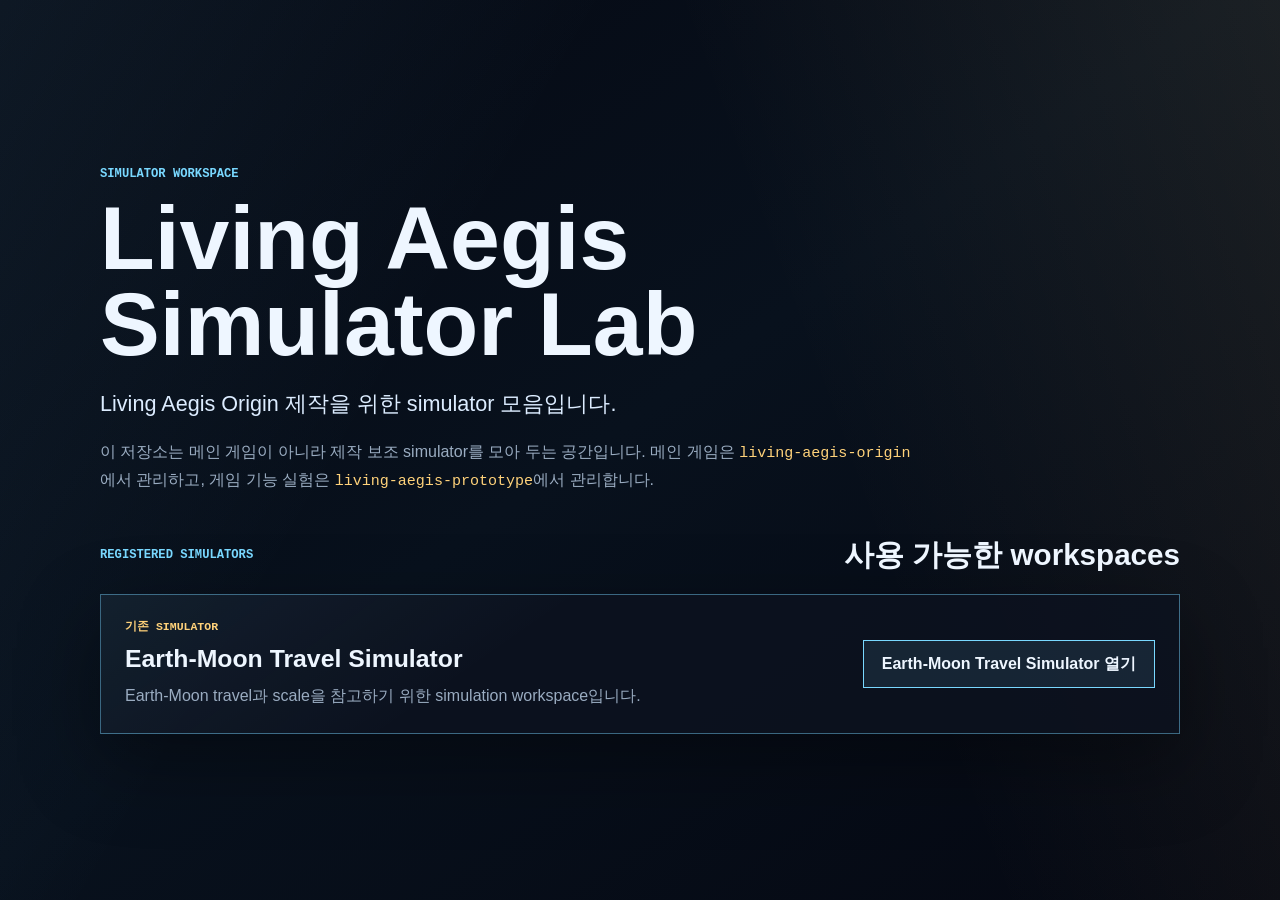
==== index.html @ 2b664843 "Localize simulator lab documentation" ====
<!doctype html>
<html lang="en">
<head>
  <meta charset="utf-8">
  <meta name="viewport" content="width=device-width, initial-scale=1">
  <meta name="theme-color" content="#050812">
  <title>Living Aegis Simulator Lab</title>
  <link rel="stylesheet" href="./style.css">
</head>
<body>
  <main class="page-shell">
    <section class="intro" aria-labelledby="page-title">
      <p class="eyebrow">Simulator workspace</p>
      <h1 id="page-title">Living Aegis Simulator Lab</h1>
      <p class="lede">
        Living Aegis Origin 제작을 위한 simulator 모음입니다.
      </p>
      <p class="repo-note">
        이 저장소는 메인 게임이 아니라 제작 보조 simulator를 모아 두는 공간입니다.
        메인 게임은 <code>living-aegis-origin</code>에서 관리하고, 게임 기능 실험은
        <code>living-aegis-prototype</code>에서 관리합니다.
      </p>
    </section>

    <section class="simulator-list" aria-labelledby="simulator-list-title">
      <div class="section-heading">
        <p class="eyebrow">Registered simulators</p>
        <h2 id="simulator-list-title">사용 가능한 workspaces</h2>
      </div>

      <article class="simulator-card">
        <div>
          <p class="status-label">기존 simulator</p>
          <h3>Earth-Moon Travel Simulator</h3>
          <p>
            Earth-Moon travel과 scale을 참고하기 위한 simulation workspace입니다.
          </p>
        </div>
        <a class="launch-link" href="./earth-moon-travel-simulator/">
          Earth-Moon Travel Simulator 열기
        </a>
      </article>
    </section>
  </main>
</body>
</html>
---- style.css ----
:root {
  color-scheme: dark;
  --bg: #050812;
  --panel: rgba(12, 18, 31, 0.86);
  --line: rgba(171, 211, 255, 0.18);
  --line-bright: rgba(119, 211, 255, 0.44);
  --text: #eef6ff;
  --muted: #9aacc1;
  --cyan: #79d8ff;
  --amber: #ffd27a;
  --shadow: rgba(0, 0, 0, 0.36);
  --sans: -apple-system, BlinkMacSystemFont, "Segoe UI", Roboto, Arial, sans-serif;
  --mono: "SFMono-Regular", Consolas, "Liberation Mono", Menlo, monospace;
}

* {
  box-sizing: border-box;
}

html {
  min-height: 100%;
  background: var(--bg);
}

body {
  min-height: 100vh;
  margin: 0;
  color: var(--text);
  font-family: var(--sans);
  letter-spacing: 0;
  background:
    linear-gradient(120deg, rgba(121, 216, 255, 0.08), transparent 34%),
    linear-gradient(250deg, rgba(255, 210, 122, 0.08), transparent 38%),
    linear-gradient(145deg, #050812 0%, #08111d 48%, #050812 100%);
}

body::before {
  position: fixed;
  inset: 0;
  z-index: -1;
  pointer-events: none;
  content: "";
  background-image:
    radial-gradient(circle, rgba(238, 246, 255, 0.38) 0 1px, transparent 1px),
    linear-gradient(90deg, rgba(121, 216, 255, 0.06) 1px, transparent 1px),
    linear-gradient(180deg, rgba(121, 216, 255, 0.05) 1px, transparent 1px);
  background-position:
    0 0,
    center,
    center;
  background-size:
    82px 82px,
    72px 72px,
    72px 72px;
  opacity: 0.35;
}

a {
  color: inherit;
}

code {
  font-family: var(--mono);
  font-size: 0.94em;
  color: var(--amber);
}

.page-shell {
  width: min(1080px, calc(100% - 32px));
  min-height: 100vh;
  margin: 0 auto;
  padding: 72px 0;
  display: grid;
  align-content: center;
  gap: 40px;
}

.intro {
  padding: 8px 0 0;
}

.eyebrow {
  margin: 0 0 12px;
  color: var(--cyan);
  font: 700 0.76rem/1.4 var(--mono);
  letter-spacing: 0;
  text-transform: uppercase;
}

h1,
h2,
h3,
p {
  margin-top: 0;
}

h1 {
  max-width: 13ch;
  margin-bottom: 20px;
  font-size: 5.6rem;
  line-height: 0.96;
  letter-spacing: 0;
}

.lede {
  max-width: 620px;
  margin-bottom: 18px;
  color: #dcecff;
  font-size: 1.35rem;
  line-height: 1.55;
}

.repo-note {
  max-width: 820px;
  margin-bottom: 0;
  color: var(--muted);
  font-size: 1rem;
  line-height: 1.75;
}

.simulator-list {
  padding: 0 0 8px;
}

.section-heading {
  display: flex;
  align-items: end;
  justify-content: space-between;
  gap: 18px;
  margin-bottom: 18px;
}

.section-heading h2 {
  margin-bottom: 0;
  font-size: 1.85rem;
  letter-spacing: 0;
}

.simulator-card {
  display: grid;
  grid-template-columns: minmax(0, 1fr) auto;
  gap: 24px;
  align-items: center;
  padding: 24px;
  border: 1px solid var(--line-bright);
  background: linear-gradient(145deg, rgba(121, 216, 255, 0.07), transparent 38%), var(--panel);
  box-shadow: 0 28px 80px var(--shadow);
}

.status-label {
  margin-bottom: 10px;
  color: var(--amber);
  font: 700 0.72rem/1.4 var(--mono);
  letter-spacing: 0;
  text-transform: uppercase;
}

.simulator-card h3 {
  margin-bottom: 10px;
  font-size: 1.55rem;
  letter-spacing: 0;
}

.simulator-card p:last-child {
  margin-bottom: 0;
  color: var(--muted);
  line-height: 1.65;
}

.launch-link {
  display: inline-flex;
  min-height: 48px;
  align-items: center;
  justify-content: center;
  padding: 0 18px;
  border: 1px solid var(--cyan);
  background: rgba(121, 216, 255, 0.1);
  color: var(--text);
  font-weight: 700;
  line-height: 1.25;
  text-align: center;
  text-decoration: none;
}

.launch-link:hover,
.launch-link:focus-visible {
  background: rgba(121, 216, 255, 0.18);
  box-shadow: 0 0 0 3px rgba(121, 216, 255, 0.18);
  outline: none;
}

@media (max-width: 760px) {
  .page-shell {
    width: min(100% - 24px, 1080px);
    padding: 28px 0;
    gap: 24px;
  }

  h1 {
    font-size: 3.25rem;
  }

  .lede {
    font-size: 1.12rem;
  }

  .section-heading,
  .simulator-card {
    display: block;
  }

  .section-heading h2 {
    font-size: 1.45rem;
  }

  .simulator-card {
    padding: 18px;
  }

  .simulator-card h3 {
    font-size: 1.28rem;
  }

  .launch-link {
    width: 100%;
    margin-top: 18px;
  }
}
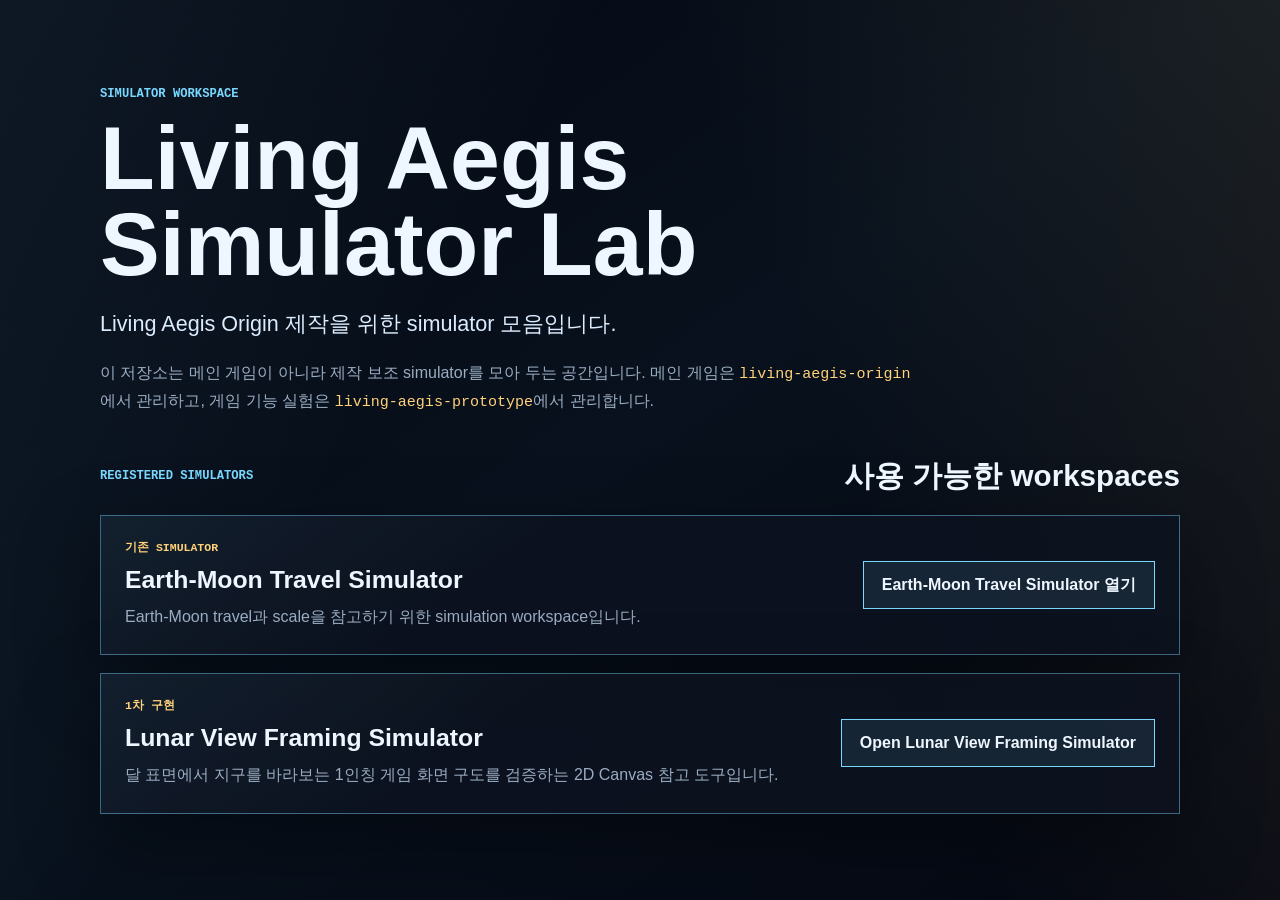
==== commit d6c345f5: "Add lunar view framing simulator" ====
--- a/index.html
+++ b/index.html
@@ -40,6 +40,19 @@
           Earth-Moon Travel Simulator 열기
         </a>
       </article>
+
+      <article class="simulator-card">
+        <div>
+          <p class="status-label">1차 구현</p>
+          <h3>Lunar View Framing Simulator</h3>
+          <p>
+            달 표면에서 지구를 바라보는 1인칭 게임 화면 구도를 검증하는 2D Canvas 참고 도구입니다.
+          </p>
+        </div>
+        <a class="launch-link" href="./lunar-view-framing-simulator/">
+          Open Lunar View Framing Simulator
+        </a>
+      </article>
     </section>
   </main>
 </body>
--- a/style.css
+++ b/style.css
@@ -147,6 +147,10 @@
   box-shadow: 0 28px 80px var(--shadow);
 }
 
+.simulator-card + .simulator-card {
+  margin-top: 18px;
+}
+
 .status-label {
   margin-bottom: 10px;
   color: var(--amber);
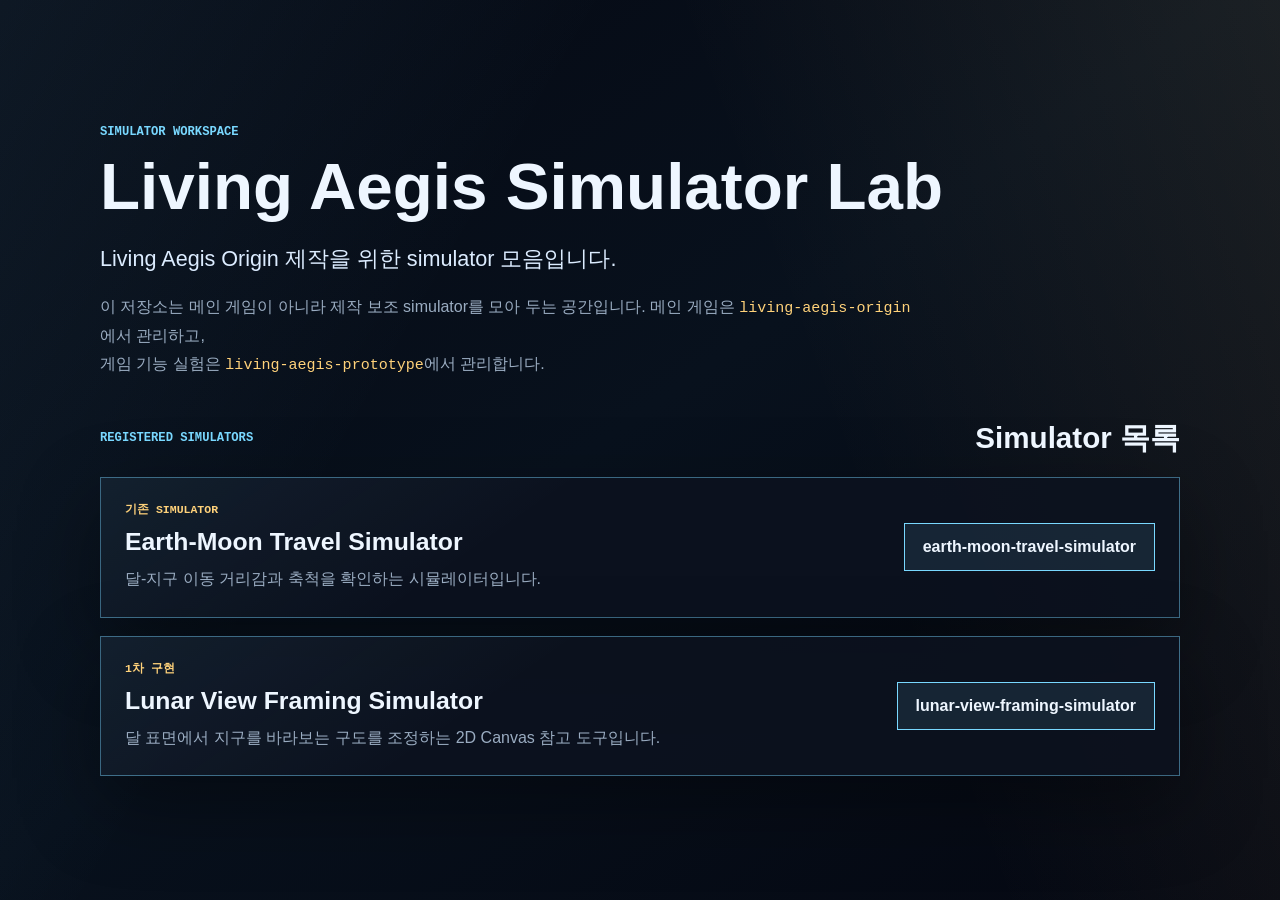
==== commit 9956b2ff: "Refine simulator launcher text" ====
--- a/index.html
+++ b/index.html
@@ -17,7 +17,8 @@
       </p>
       <p class="repo-note">
         이 저장소는 메인 게임이 아니라 제작 보조 simulator를 모아 두는 공간입니다.
-        메인 게임은 <code>living-aegis-origin</code>에서 관리하고, 게임 기능 실험은
+        메인 게임은 <code>living-aegis-origin</code>에서 관리하고,<br>
+        게임 기능 실험은
         <code>living-aegis-prototype</code>에서 관리합니다.
       </p>
     </section>
@@ -25,7 +26,7 @@
     <section class="simulator-list" aria-labelledby="simulator-list-title">
       <div class="section-heading">
         <p class="eyebrow">Registered simulators</p>
-        <h2 id="simulator-list-title">사용 가능한 workspaces</h2>
+        <h2 id="simulator-list-title">Simulator 목록</h2>
       </div>
 
       <article class="simulator-card">
@@ -33,11 +34,11 @@
           <p class="status-label">기존 simulator</p>
           <h3>Earth-Moon Travel Simulator</h3>
           <p>
-            Earth-Moon travel과 scale을 참고하기 위한 simulation workspace입니다.
+            달-지구 이동 거리감과 축척을 확인하는 시뮬레이터입니다.
           </p>
         </div>
         <a class="launch-link" href="./earth-moon-travel-simulator/">
-          Earth-Moon Travel Simulator 열기
+          earth-moon-travel-simulator
         </a>
       </article>
 
@@ -46,11 +47,11 @@
           <p class="status-label">1차 구현</p>
           <h3>Lunar View Framing Simulator</h3>
           <p>
-            달 표면에서 지구를 바라보는 1인칭 게임 화면 구도를 검증하는 2D Canvas 참고 도구입니다.
+            달 표면에서 지구를 바라보는 구도를 조정하는 2D Canvas 참고 도구입니다.
           </p>
         </div>
         <a class="launch-link" href="./lunar-view-framing-simulator/">
-          Open Lunar View Framing Simulator
+          lunar-view-framing-simulator
         </a>
       </article>
     </section>
--- a/style.css
+++ b/style.css
@@ -95,11 +95,12 @@
 }
 
 h1 {
-  max-width: 13ch;
+  max-width: none;
   margin-bottom: 20px;
-  font-size: 5.6rem;
-  line-height: 0.96;
-  letter-spacing: 0;
+  font-size: 4.1rem;
+  line-height: 1.05;
+  letter-spacing: 0;
+  white-space: nowrap;
 }
 
 .lede {
@@ -201,7 +202,7 @@
   }
 
   h1 {
-    font-size: 3.25rem;
+    font-size: 2.3rem;
   }
 
   .lede {
@@ -230,3 +231,10 @@
     margin-top: 18px;
   }
 }
+
+@media (max-width: 420px) {
+  h1 {
+    font-size: 1.3rem;
+    line-height: 1.18;
+  }
+}
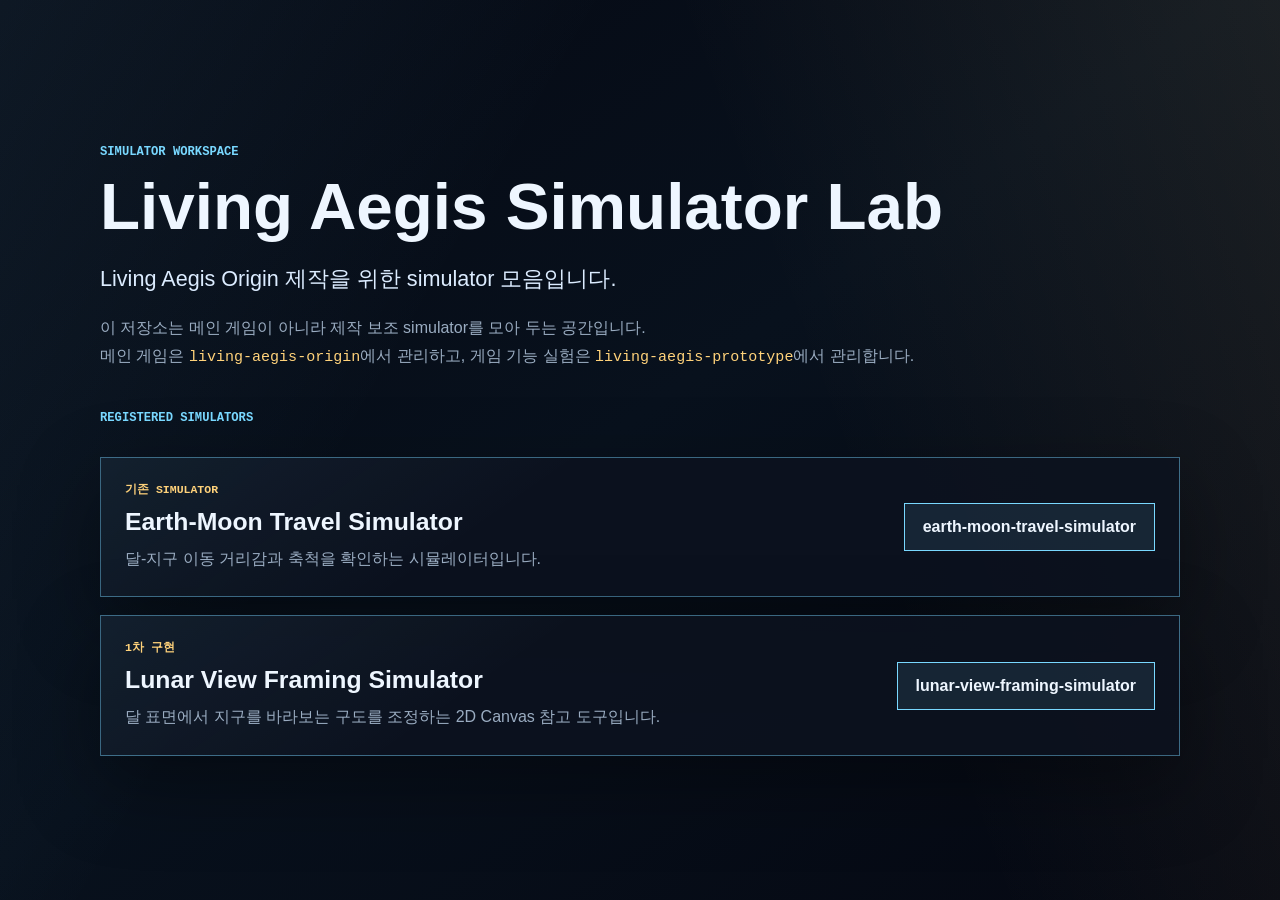
==== commit 3355d1ec: "Refine simulator launcher text layout" ====
--- a/index.html
+++ b/index.html
@@ -16,17 +16,15 @@
         Living Aegis Origin 제작을 위한 simulator 모음입니다.
       </p>
       <p class="repo-note">
-        이 저장소는 메인 게임이 아니라 제작 보조 simulator를 모아 두는 공간입니다.
-        메인 게임은 <code>living-aegis-origin</code>에서 관리하고,<br>
-        게임 기능 실험은
+        이 저장소는 메인 게임이 아니라 제작 보조 simulator를 모아 두는 공간입니다.<br>
+        메인 게임은 <code>living-aegis-origin</code>에서 관리하고, 게임 기능 실험은
         <code>living-aegis-prototype</code>에서 관리합니다.
       </p>
     </section>
 
-    <section class="simulator-list" aria-labelledby="simulator-list-title">
+    <section class="simulator-list" aria-label="Registered simulators">
       <div class="section-heading">
         <p class="eyebrow">Registered simulators</p>
-        <h2 id="simulator-list-title">Simulator 목록</h2>
       </div>
 
       <article class="simulator-card">
--- a/style.css
+++ b/style.css
@@ -112,7 +112,7 @@
 }
 
 .repo-note {
-  max-width: 820px;
+  max-width: 100%;
   margin-bottom: 0;
   color: var(--muted);
   font-size: 1rem;
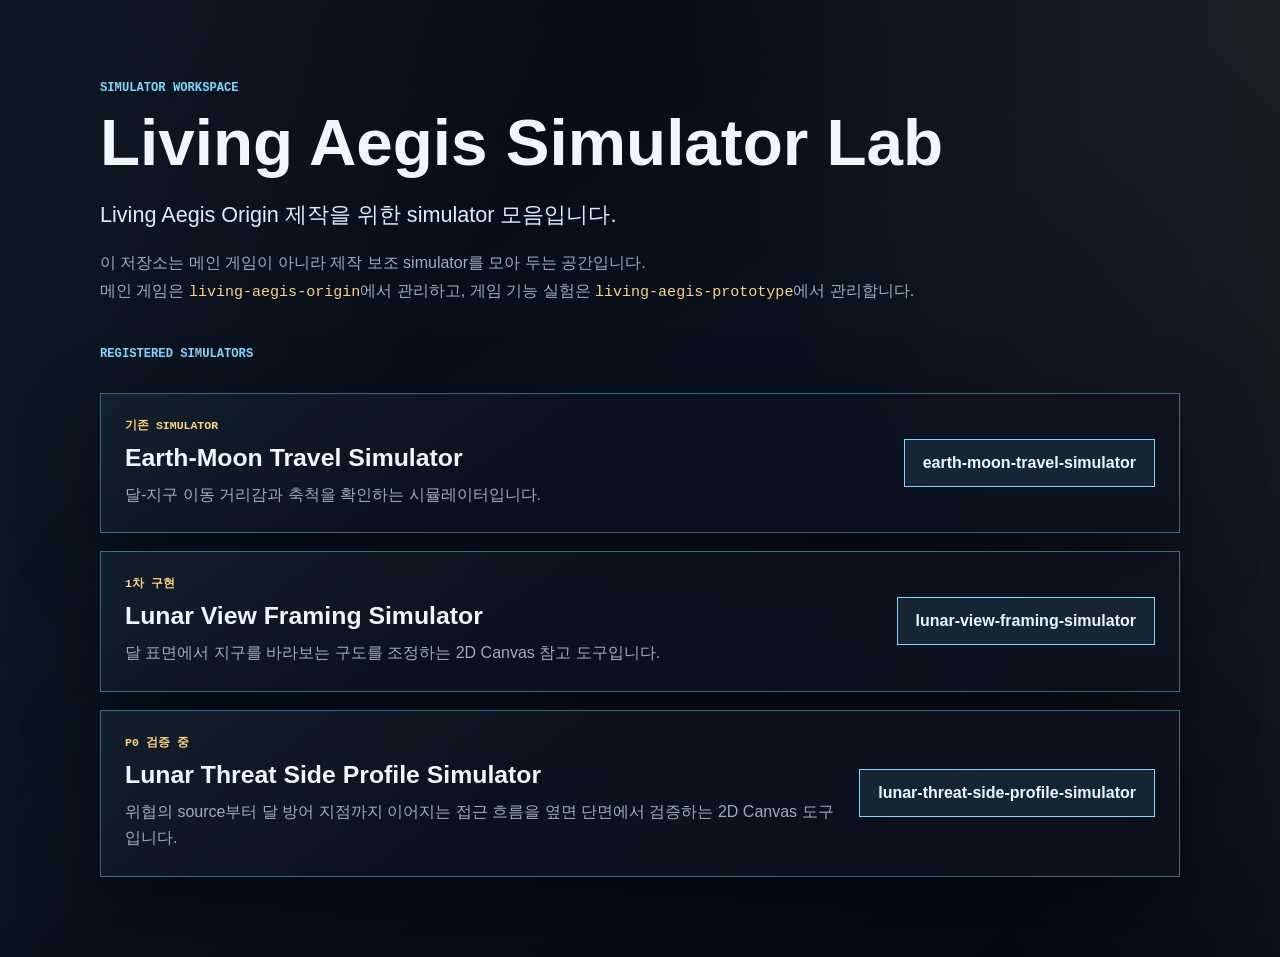
==== commit 71853ed4: "Add lunar threat side profile simulator" ====
--- a/index.html
+++ b/index.html
@@ -52,6 +52,19 @@
           lunar-view-framing-simulator
         </a>
       </article>
+
+      <article class="simulator-card">
+        <div>
+          <p class="status-label">P0 검증 중</p>
+          <h3>Lunar Threat Side Profile Simulator</h3>
+          <p>
+            위협의 source부터 달 방어 지점까지 이어지는 접근 흐름을 옆면 단면에서 검증하는 2D Canvas 도구입니다.
+          </p>
+        </div>
+        <a class="launch-link" href="./lunar-threat-side-profile-simulator/">
+          lunar-threat-side-profile-simulator
+        </a>
+      </article>
     </section>
   </main>
 </body>
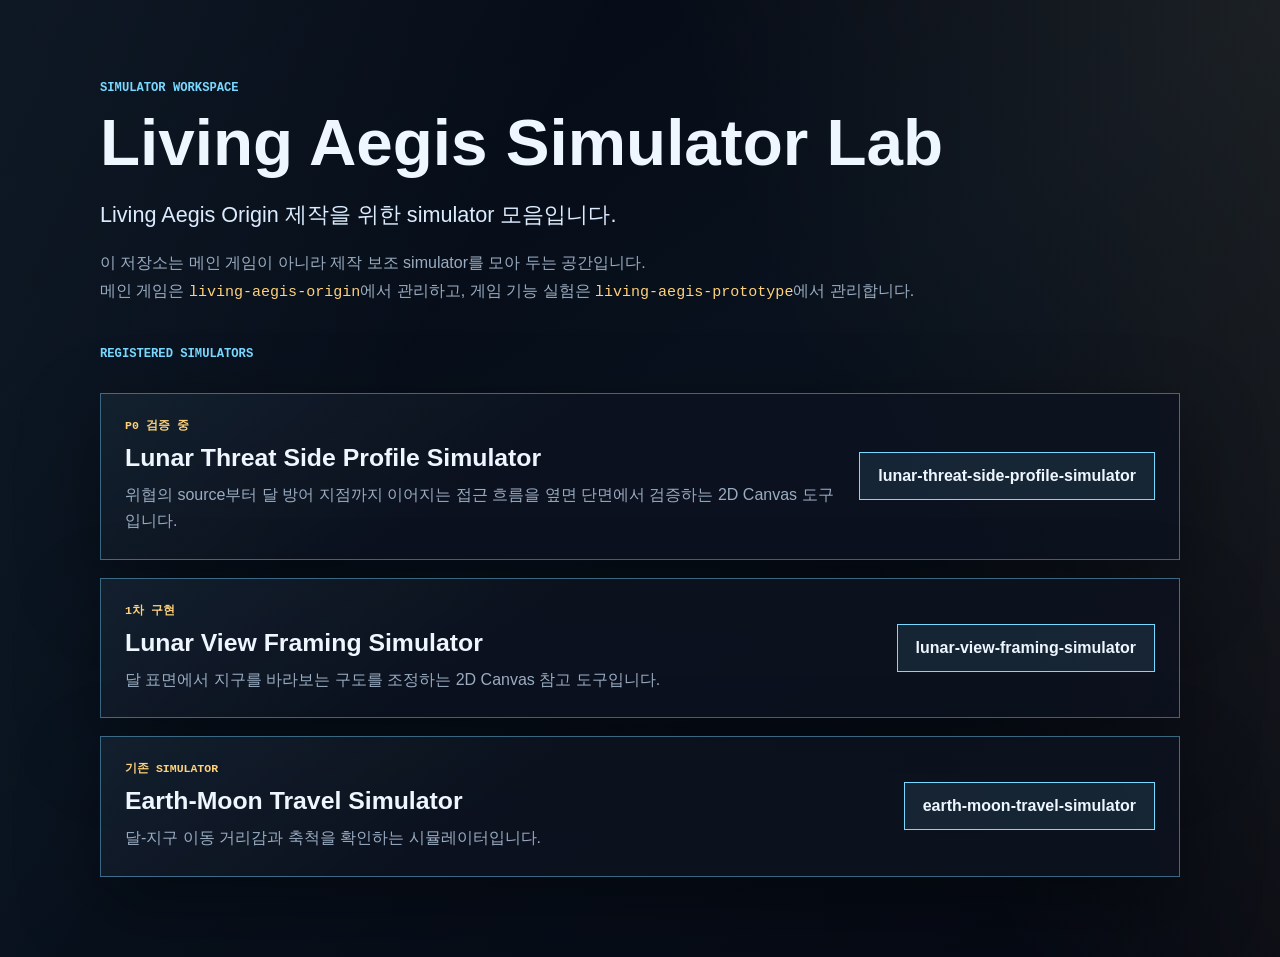
==== commit a046ee75: "Change simulator order" ====
--- a/index.html
+++ b/index.html
@@ -29,14 +29,14 @@
 
       <article class="simulator-card">
         <div>
-          <p class="status-label">기존 simulator</p>
-          <h3>Earth-Moon Travel Simulator</h3>
+          <p class="status-label">P0 검증 중</p>
+          <h3>Lunar Threat Side Profile Simulator</h3>
           <p>
-            달-지구 이동 거리감과 축척을 확인하는 시뮬레이터입니다.
+            위협의 source부터 달 방어 지점까지 이어지는 접근 흐름을 옆면 단면에서 검증하는 2D Canvas 도구입니다.
           </p>
         </div>
-        <a class="launch-link" href="./earth-moon-travel-simulator/">
-          earth-moon-travel-simulator
+        <a class="launch-link" href="./lunar-threat-side-profile-simulator/">
+          lunar-threat-side-profile-simulator
         </a>
       </article>
 
@@ -55,14 +55,14 @@
 
       <article class="simulator-card">
         <div>
-          <p class="status-label">P0 검증 중</p>
-          <h3>Lunar Threat Side Profile Simulator</h3>
+          <p class="status-label">기존 simulator</p>
+          <h3>Earth-Moon Travel Simulator</h3>
           <p>
-            위협의 source부터 달 방어 지점까지 이어지는 접근 흐름을 옆면 단면에서 검증하는 2D Canvas 도구입니다.
+            달-지구 이동 거리감과 축척을 확인하는 시뮬레이터입니다.
           </p>
         </div>
-        <a class="launch-link" href="./lunar-threat-side-profile-simulator/">
-          lunar-threat-side-profile-simulator
+        <a class="launch-link" href="./earth-moon-travel-simulator/">
+          earth-moon-travel-simulator
         </a>
       </article>
     </section>
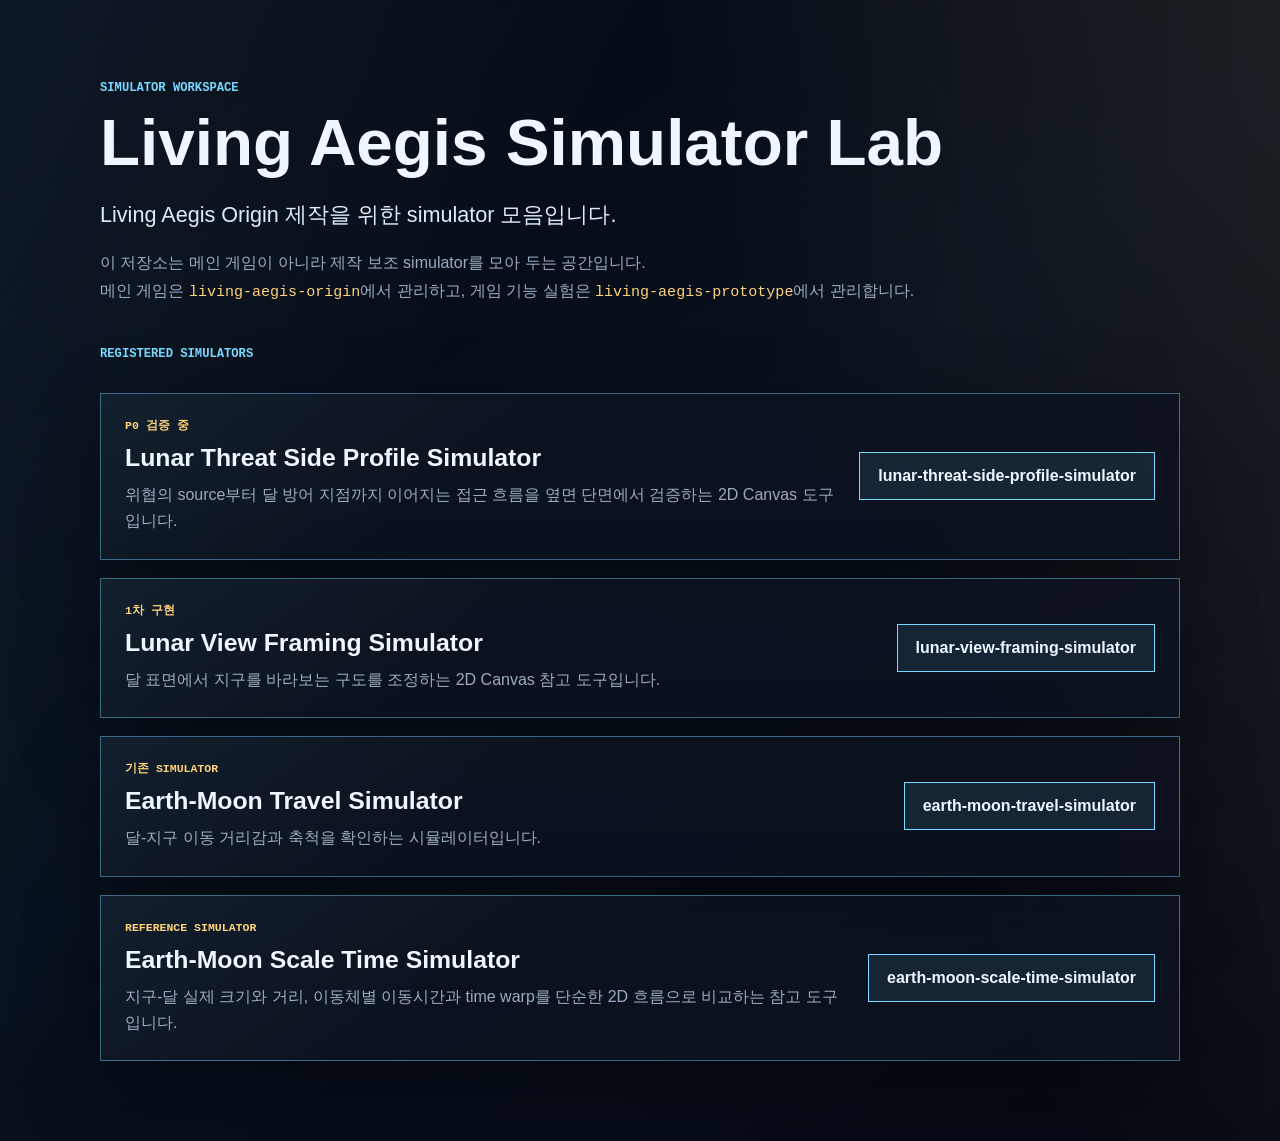
==== commit 4923747e: "Add Earth-Moon scale time simulator" ====
--- a/index.html
+++ b/index.html
@@ -65,6 +65,19 @@
           earth-moon-travel-simulator
         </a>
       </article>
+
+      <article class="simulator-card">
+        <div>
+          <p class="status-label">Reference simulator</p>
+          <h3>Earth-Moon Scale Time Simulator</h3>
+          <p>
+            지구-달 실제 크기와 거리, 이동체별 이동시간과 time warp를 단순한 2D 흐름으로 비교하는 참고 도구입니다.
+          </p>
+        </div>
+        <a class="launch-link" href="./earth-moon-scale-time-simulator/">
+          earth-moon-scale-time-simulator
+        </a>
+      </article>
     </section>
   </main>
 </body>
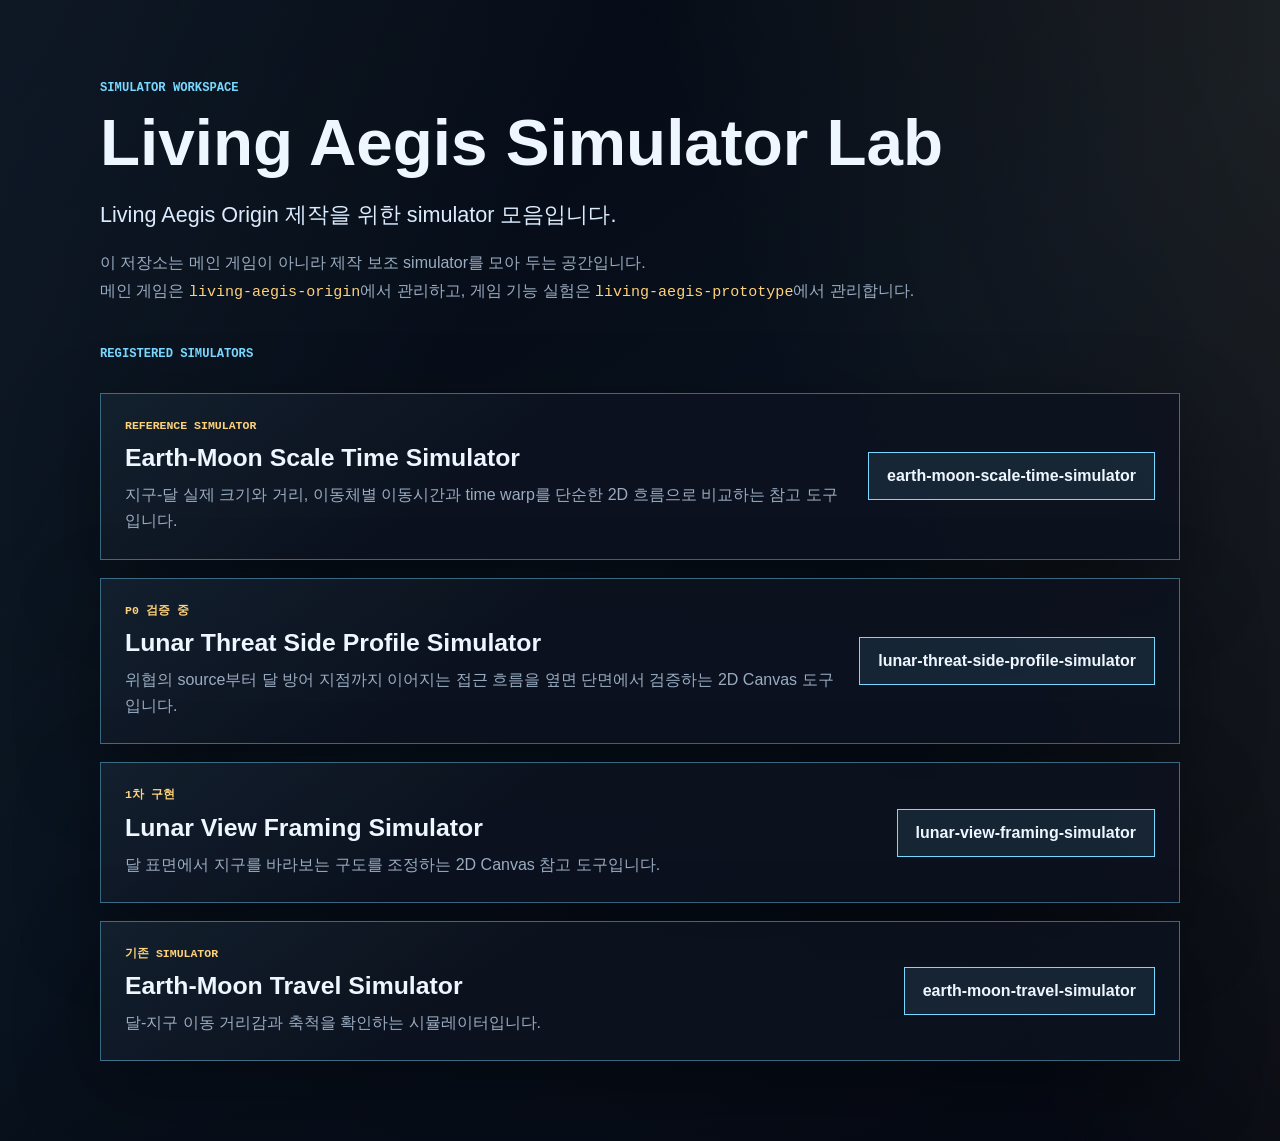
==== commit e638b105: "Sort simulator launcher by creation date" ====
--- a/index.html
+++ b/index.html
@@ -26,6 +26,19 @@
       <div class="section-heading">
         <p class="eyebrow">Registered simulators</p>
       </div>
+
+      <article class="simulator-card">
+        <div>
+          <p class="status-label">Reference simulator</p>
+          <h3>Earth-Moon Scale Time Simulator</h3>
+          <p>
+            지구-달 실제 크기와 거리, 이동체별 이동시간과 time warp를 단순한 2D 흐름으로 비교하는 참고 도구입니다.
+          </p>
+        </div>
+        <a class="launch-link" href="./earth-moon-scale-time-simulator/">
+          earth-moon-scale-time-simulator
+        </a>
+      </article>
 
       <article class="simulator-card">
         <div>
@@ -65,19 +78,6 @@
           earth-moon-travel-simulator
         </a>
       </article>
-
-      <article class="simulator-card">
-        <div>
-          <p class="status-label">Reference simulator</p>
-          <h3>Earth-Moon Scale Time Simulator</h3>
-          <p>
-            지구-달 실제 크기와 거리, 이동체별 이동시간과 time warp를 단순한 2D 흐름으로 비교하는 참고 도구입니다.
-          </p>
-        </div>
-        <a class="launch-link" href="./earth-moon-scale-time-simulator/">
-          earth-moon-scale-time-simulator
-        </a>
-      </article>
     </section>
   </main>
 </body>
